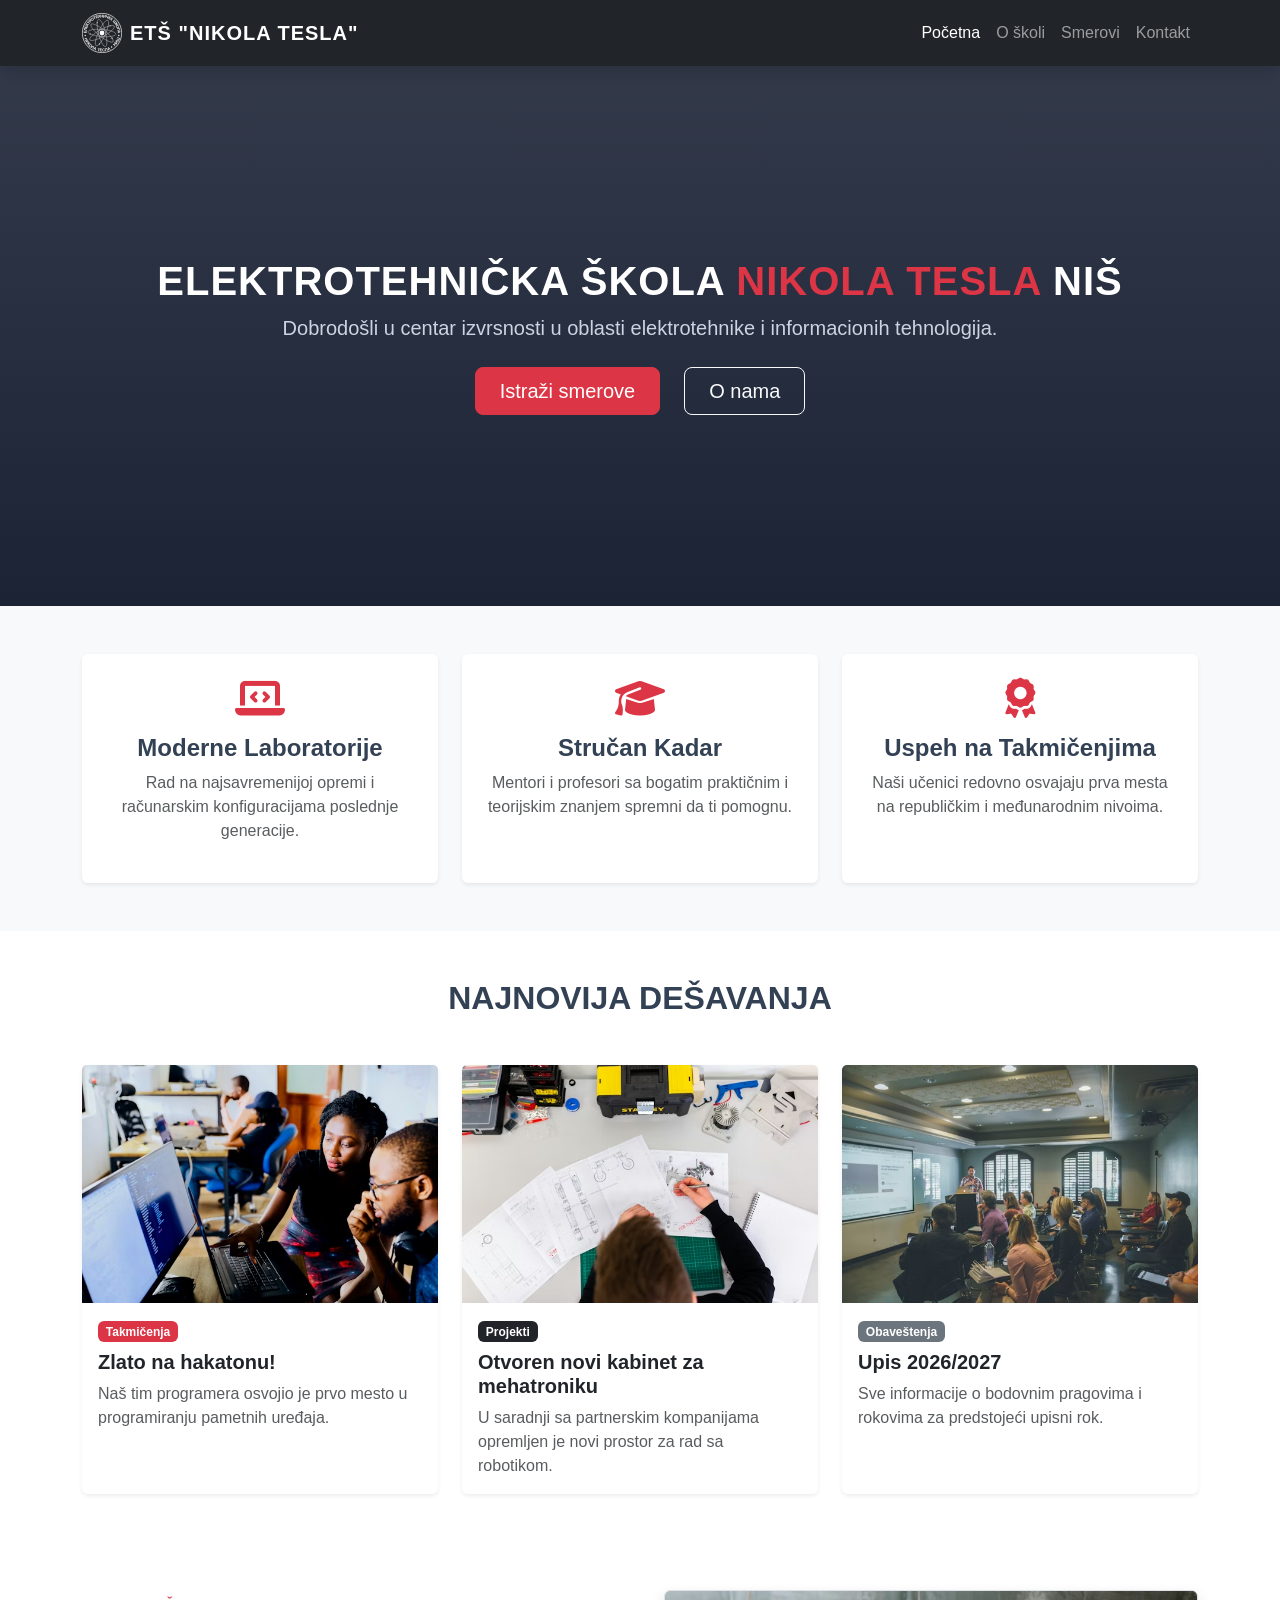
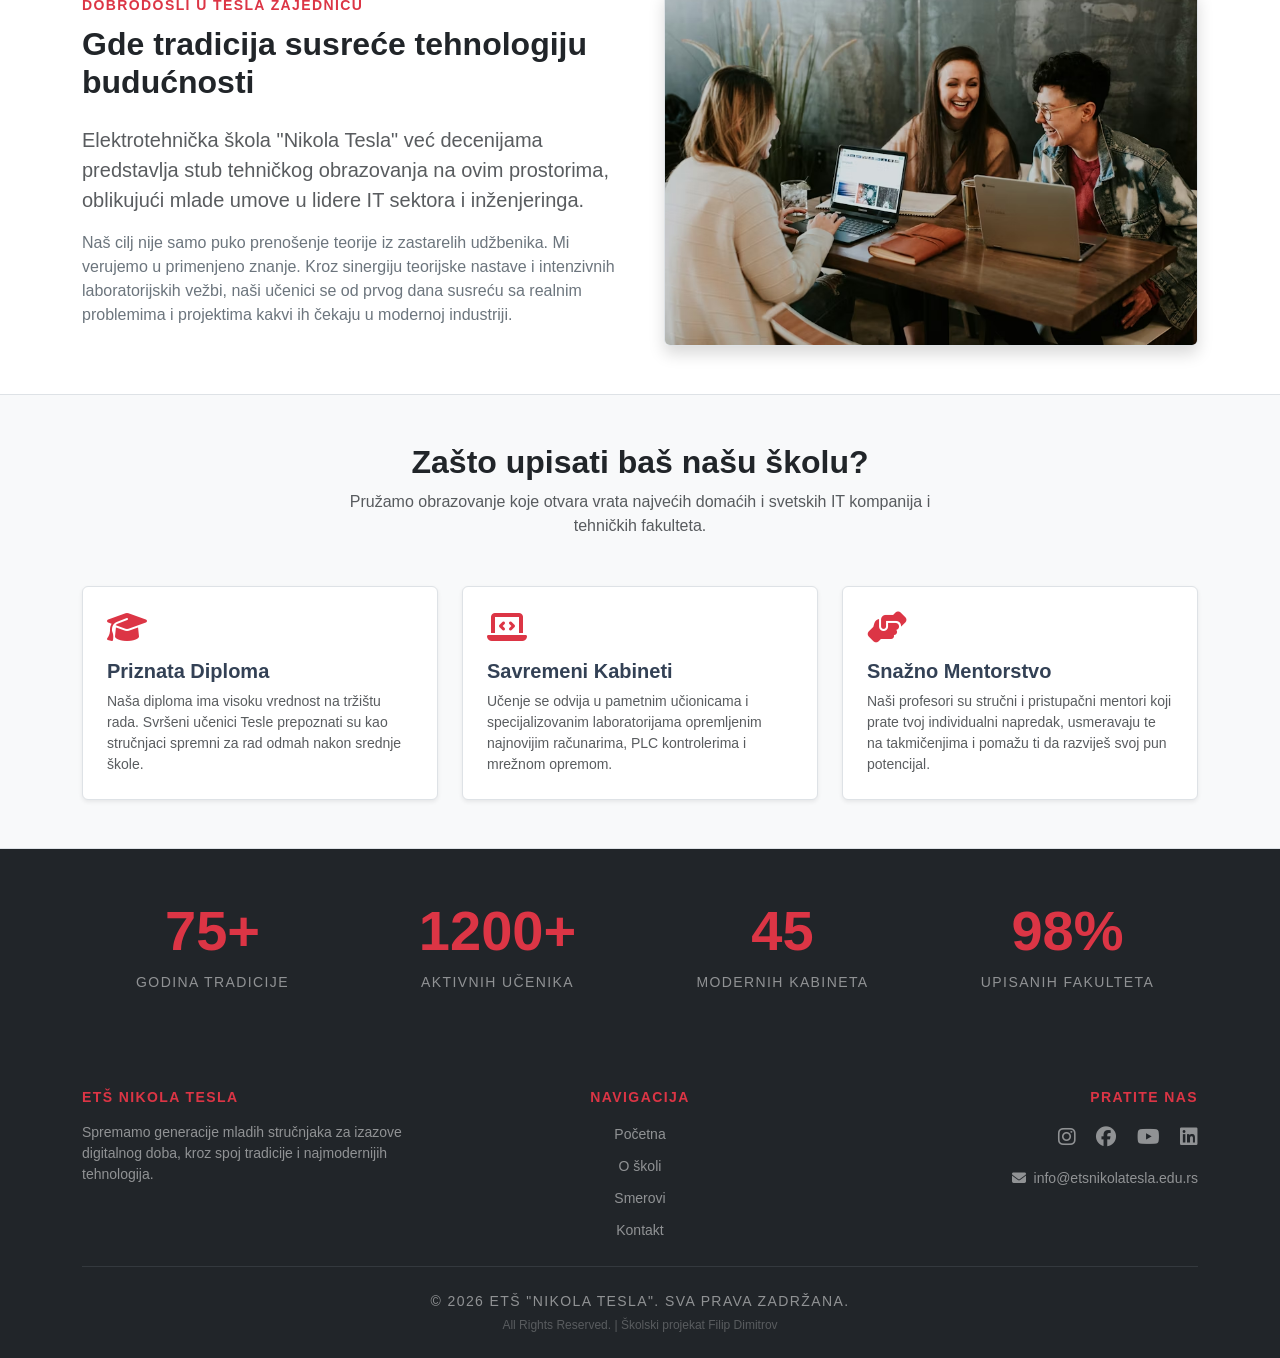
==== index.html @ 18ac16e0 "Skolska verzija sajta" ====
<!DOCTYPE html>
<html lang="sr">
<head>
    <meta charset="UTF-8">
    <meta name="viewport" content="width=device-width, initial-scale=1.0">
    <title>ETŠ Nikola Tesla | Početna</title>
    <link href="https://cdn.jsdelivr.net/npm/bootstrap@5.3.0/dist/css/bootstrap.min.css" rel="stylesheet">
    <link href="https://fonts.googleapis.com/css2?family=Montserrat:wght@400;700;900&display=swap" rel="stylesheet">
    <link rel="stylesheet" href="https://cdnjs.cloudflare.com/ajax/libs/font-awesome/6.4.0/css/all.min.css">
    <link rel="stylesheet" href="style.css">
</head>
<body>

    <nav class="navbar navbar-expand-lg navbar-dark bg-dark sticky-top shadow">
        <div class="container">
            <a class="navbar-brand d-flex align-items-center" href="index.html">
    <img src="/IMG/logo.svg" alt="Logo ETŠ Nikola Tesla" class="navbar-logo me-2">
    <span class="fw-bold">ETŠ "NIKOLA TESLA"</span>
</a>
            <button class="navbar-toggler" type="button" data-bs-toggle="collapse" data-bs-target="#navbarNav">
                <span class="navbar-toggler-icon"></span>
            </button>
            <div class="collapse navbar-collapse" id="navbarNav">
                <ul class="navbar-nav ms-auto">
                    <li class="nav-item"><a class="nav-link active" href="index.html">Početna</a></li>
                    <li class="nav-item"><a class="nav-link" href="o-skoli.html">O školi</a></li>
                    <li class="nav-item"><a class="nav-link" href="smerovi.html">Smerovi</a></li>
                    <li class="nav-item"><a class="nav-link" href="kontakt.html">Kontakt</a></li>
                </ul>
            </div>
        </div>
    </nav>

    <header class="hero-section text-white d-flex align-items-center" style="background: linear-gradient(rgba(15, 23, 42, 0.85), rgba(15, 23, 42, 0.95)), url('https://images.unsplash.com/photo-1517694712202-14dd9538aa97?auto=format&fit=crop&w=1200&q=80') no-repeat center center/cover;">
        <div class="container text-center py-5">
            <h1 class="hero-naslov text-uppercase text-white">
                Elektrotehnička škola <span class="text-danger">Nikola Tesla</span> Niš
            </h1>
            <p class="lead mb-4 text-muted-light">Dobrodošli u centar izvrsnosti u oblasti elektrotehnike i informacionih tehnologija.</p>
            <div class="d-grid gap-2 d-sm-flex justify-content-sm-center">
                <a href="smerovi.html" class="btn btn-danger btn-lg px-4 me-sm-3">Istraži smerove</a>
                <a href="o-skoli.html" class="btn btn-outline-light btn-lg px-4">O nama</a>
            </div>
        </div>
    </header>

    <section class="py-5 bg-light">
        <div class="container">
            <div class="row g-4 text-center">
                <div class="col-md-4">
                    <div class="p-4 bg-white rounded shadow-sm h-100 feature-card">
                        <i class="fa-solid fa-laptop-code text-danger fs-1 mb-3"></i>
                        <h4 class="fw-bold">Moderne Laboratorije</h4>
                        <p class="text-muted">Rad na najsavremenijoj opremi i računarskim konfiguracijama poslednje generacije.</p>
                    </div>
                </div>
                <div class="col-md-4">
                    <div class="p-4 bg-white rounded shadow-sm h-100 feature-card">
                        <i class="fa-solid fa-graduation-cap text-danger fs-1 mb-3"></i>
                        <h4 class="fw-bold">Stručan Kadar</h4>
                        <p class="text-muted">Mentori i profesori sa bogatim praktičnim i teorijskim znanjem spremni da ti pomognu.</p>
                    </div>
                </div>
                <div class="col-md-4">
                    <div class="p-4 bg-white rounded shadow-sm h-100 feature-card">
                        <i class="fa-solid fa-award text-danger fs-1 mb-3"></i>
                        <h4 class="fw-bold">Uspeh na Takmičenjima</h4>
                        <p class="text-muted">Naši učenici redovno osvajaju prva mesta na republičkim i međunarodnim nivoima.</p>
                    </div>
                </div>
            </div>
        </div>
    </section>

    <section class="py-5">
        <div class="container">
            <h2 class="text-center fw-bold mb-5 position-relative text-uppercase">Najnovija dešavanja</h2>
            <div class="row g-4">
                <div class="col-md-4">
                    <div class="card h-100 border-0 shadow-sm news-card">
                        <img src="/IMG/slika 1.avif" class="card-img-top" alt="Vesti">
                        <div class="card-body">
                            <span class="badge bg-danger mb-2">Takmičenja</span>
                            <h5 class="card-title fw-bold">Zlato na hakatonu!</h5>
                            <p class="card-text text-muted">Naš tim programera osvojio je prvo mesto u programiranju pametnih uređaja.</p>
                        </div>
                    </div>
                </div>
                <div class="col-md-4">
                    <div class="card h-100 border-0 shadow-sm news-card">
                        <img src="/IMG/slika 2.avif" class="card-img-top" alt="Vesti">
                        <div class="card-body">
                            <span class="badge bg-dark mb-2">Projekti</span>
                            <h5 class="card-title fw-bold">Otvoren novi kabinet za mehatroniku</h5>
                            <p class="card-text text-muted">U saradnji sa partnerskim kompanijama opremljen je novi prostor za rad sa robotikom.</p>
                        </div>
                    </div>
                </div>
                <div class="col-md-4">
                    <div class="card h-100 border-0 shadow-sm news-card">
                        <img src="/IMG/slika 3.avif" class="card-img-top" alt="Vesti">
                        <div class="card-body">
                            <span class="badge bg-secondary mb-2">Obaveštenja</span>
                            <h5 class="card-title fw-bold">Upis 2026/2027</h5>
                            <p class="card-text text-muted">Sve informacije o bodovnim pragovima i rokovima za predstojeći upisni rok.</p>
                        </div>
                    </div>
                </div>
            </div>
        </div>
    </section>

    <section class="py-5 bg-white">
        <div class="container">
            <div class="row align-items-center g-5">
                <div class="col-lg-6">
                    <span class="text-danger fw-bold text-uppercase tracking-wider small">Dobrodošli u Tesla zajednicu</span>
                    <h2 class="fw-bold text-dark mt-2 mb-4">Gde tradicija susreće tehnologiju budućnosti</h2>
                    <p class="lead text-muted">Elektrotehnička škola "Nikola Tesla" već decenijama predstavlja stub tehničkog obrazovanja na ovim prostorima, oblikujući mlade umove u lidere IT sektora i inženjeringa.</p>
                    <p class="text-secondary">Naš cilj nije samo puko prenošenje teorije iz zastarelih udžbenika. Mi verujemo u primenjeno znanje. Kroz sinergiju teorijske nastave i intenzivnih laboratorijskih vežbi, naši učenici se od prvog dana susreću sa realnim problemima i projektima kakvi ih čekaju u modernoj industriji.</p>
                </div>
                <div class="col-lg-6">
                    <img src="/IMG/slika 4.avif" alt="Studenti rade zajedno" class="img-fluid rounded shadow border">
                </div>
            </div>
        </div>
    </section>

    <section class="py-5 bg-light border-top border-bottom">
        <div class="container">
            <div class="text-center mb-5">
                <h2 class="fw-bold text-dark">Zašto upisati baš našu školu?</h2>
                <p class="text-muted mx-auto" style="max-width: 600px;">Pružamo obrazovanje koje otvara vrata najvećih domaćih i svetskih IT kompanija i tehničkih fakulteta.</p>
            </div>
            
            <div class="row g-4">
                <div class="col-md-4">
                    <div class="p-4 bg-white rounded shadow-sm border h-100 text-center text-md-start">
                        <i class="fa-solid fa-graduation-cap text-danger fs-2 mb-3"></i>
                        <h5 class="fw-bold">Priznata Diploma</h5>
                        <p class="text-muted small mb-0">Naša diploma ima visoku vrednost na tržištu rada. Svršeni učenici Tesle prepoznati su kao stručnjaci spremni za rad odmah nakon srednje škole.</p>
                    </div>
                </div>
                <div class="col-md-4">
                    <div class="p-4 bg-white rounded shadow-sm border h-100 text-center text-md-start">
                        <i class="fa-solid fa-laptop-code text-danger fs-2 mb-3"></i>
                        <h5 class="fw-bold">Savremeni Kabineti</h5>
                        <p class="text-muted small mb-0">Učenje se odvija u pametnim učionicama i specijalizovanim laboratorijama opremljenim najnovijim računarima, PLC kontrolerima i mrežnom opremom.</p>
                    </div>
                </div>
                <div class="col-md-4">
                    <div class="p-4 bg-white rounded shadow-sm border h-100 text-center text-md-start">
                        <i class="fa-solid fa-handshake-angle text-danger fs-2 mb-3"></i>
                        <h5 class="fw-bold">Snažno Mentorstvo</h5>
                        <p class="text-muted small mb-0">Naši profesori su stručni i pristupačni mentori koji prate tvoj individualni napredak, usmeravaju te na takmičenjima i pomažu ti da razviješ svoj pun potencijal.</p>
                    </div>
                </div>
            </div>
        </div>
    </section>

    <section class="py-5 bg-dark text-white text-center">
        <div class="container">
            <div class="row g-4">
                <div class="col-6 col-md-3">
                    <h2 class="display-4 fw-bold text-danger">75+</h2>
                    <p class="text-white-50 small mb-0 text-uppercase tracking-wider">Godina tradicije</p>
                </div>
                <div class="col-6 col-md-3">
                    <h2 class="display-4 fw-bold text-danger">1200+</h2>
                    <p class="text-white-50 small mb-0 text-uppercase tracking-wider">Aktivnih učenika</p>
                </div>
                <div class="col-6 col-md-3">
                    <h2 class="display-4 fw-bold text-danger">45</h2>
                    <p class="text-white-50 small mb-0 text-uppercase tracking-wider">Modernih kabineta</p>
                </div>
                <div class="col-6 col-md-3">
                    <h2 class="display-4 fw-bold text-danger">98%</h2>
                    <p class="text-white-50 small mb-0 text-uppercase tracking-wider">Upisanih fakulteta</p>
                </div>
            </div>
        </div>
    </section>

    <footer class="bg-dark text-white pt-5 pb-4">
        <div class="container">
            <div class="row g-4 text-center text-md-start">
                <div class="col-md-4">
                    <h5 class="fw-bold text-danger text-uppercase small tracking-wider mb-3">ETŠ Nikola Tesla</h5>
                    <p class="text-white-50 small">Spremamo generacije mladih stručnjaka za izazove digitalnog doba, kroz spoj tradicije i najmodernijih tehnologija.</p>
                </div>
                <div class="col-md-4 text-md-center">
                    <h5 class="fw-bold text-danger text-uppercase small tracking-wider mb-3">Navigacija</h5>
                    <ul class="list-unstyled mb-0">
                        <li class="mb-2"><a href="index.html" class="text-white-50 text-decoration-none small link-light">Početna</a></li>
                        <li class="mb-2"><a href="o-skoli.html" class="text-white-50 text-decoration-none small link-light">O školi</a></li>
                        <li class="mb-2"><a href="smerovi.html" class="text-white-50 text-decoration-none small link-light">Smerovi</a></li>
                        <li><a href="kontakt.html" class="text-white-50 text-decoration-none small link-light">Kontakt</a></li>
                    </ul>
                </div>
                <div class="col-md-4 text-md-end">
                    <h5 class="fw-bold text-danger text-uppercase small tracking-wider mb-3">Pratite nas</h5>
                    <div class="mb-3">
                        <a href="https://www.instagram.com/etstesla/" class="text-white-50 me-3 fs-5 link-danger"><i class="fa-brands fa-instagram"></i></a>
                        <a href="https://www.facebook.com/teslaets" class="text-white-50 me-3 fs-5 link-danger"><i class="fa-brands fa-facebook"></i></a>
                        <a href="https://www.youtube.com/channel/UCgVlxoR83jDUiZuTLbmSBog" class="text-white-50 me-3 fs-5 link-danger"><i class="fa-brands fa-youtube"></i></a>
                        <a href="#" class="text-white-50 fs-5 link-danger"><i class="fa-brands fa-linkedin"></i></a>
                    </div>
                    <p class="text-white-50 small mb-0"><i class="fa-solid fa-envelope me-2"></i>info@etsnikolatesla.edu.rs</p>
                </div>
            </div>
            
            <hr class="border-secondary opacity-25 my-4">
            
            <div class="text-center">
                <p class="mb-1 text-white-50 small text-uppercase tracking-wider">© 2026 ETŠ "Nikola Tesla". Sva prava zadržana.</p>
                <p class="mb-0 text-white-50 opacity-50 updated-text" style="font-size: 0.75rem;">All Rights Reserved. | Školski projekat Filip Dimitrov</p>
            </div>
        </div>
    </footer>

    <script src="https://cdn.jsdelivr.net/npm/bootstrap@5.3.0/dist/js/bootstrap.bundle.min.js"></script>
    <script src="script.js"></script>
</body>
</html>
---- style.css ----
:root {
    --dark-primary: #0f172a; 
    --accent-red: #dc3545;
    --text-muted: #64748b;
}

.navbar-logo {
    height: 40px;
    width: auto;
}

body {
    font-family: 'Segoe UI', Tahoma, Geneva, Verdana, sans-serif;
    color: #334155;
    background-color: #ffffff;
}

.hero-section {
    min-height: 60vh;
}
.text-muted-light {
    color: #cbd5e1;
}

.hero-naslov {
    font-family: 'Segoe UI', Roboto, Helvetica, Arial, sans-serif;
    font-weight: 800;
    letter-spacing: 1px;
}

.navbar-brand span {
    letter-spacing: 1px;
}
.hover-red:hover {
    color: var(--accent-red) !important;
    transition: color 0.2s ease-in-out;
}


.feature-card, .news-card, .profile-card {
    transition: transform 0.3s ease, box-shadow 0.3s ease;
}

.feature-card:hover, .news-card:hover, .profile-card:hover {
    transform: translateY(-5px);
    box-shadow: 0 10px 20px rgba(0,0,0,0.08) !important;
}


.fs-7 {
    font-size: 0.85rem;
}
.tracking-wide {
    letter-spacing: 0.05em;
}
.tracking-wider {
    letter-spacing: 0.1em;
}


.form-control:focus {
    border-color: var(--accent-red);
    box-shadow: 0 0 0 0.25rem rgba(220, 53, 69, 0.25);
}
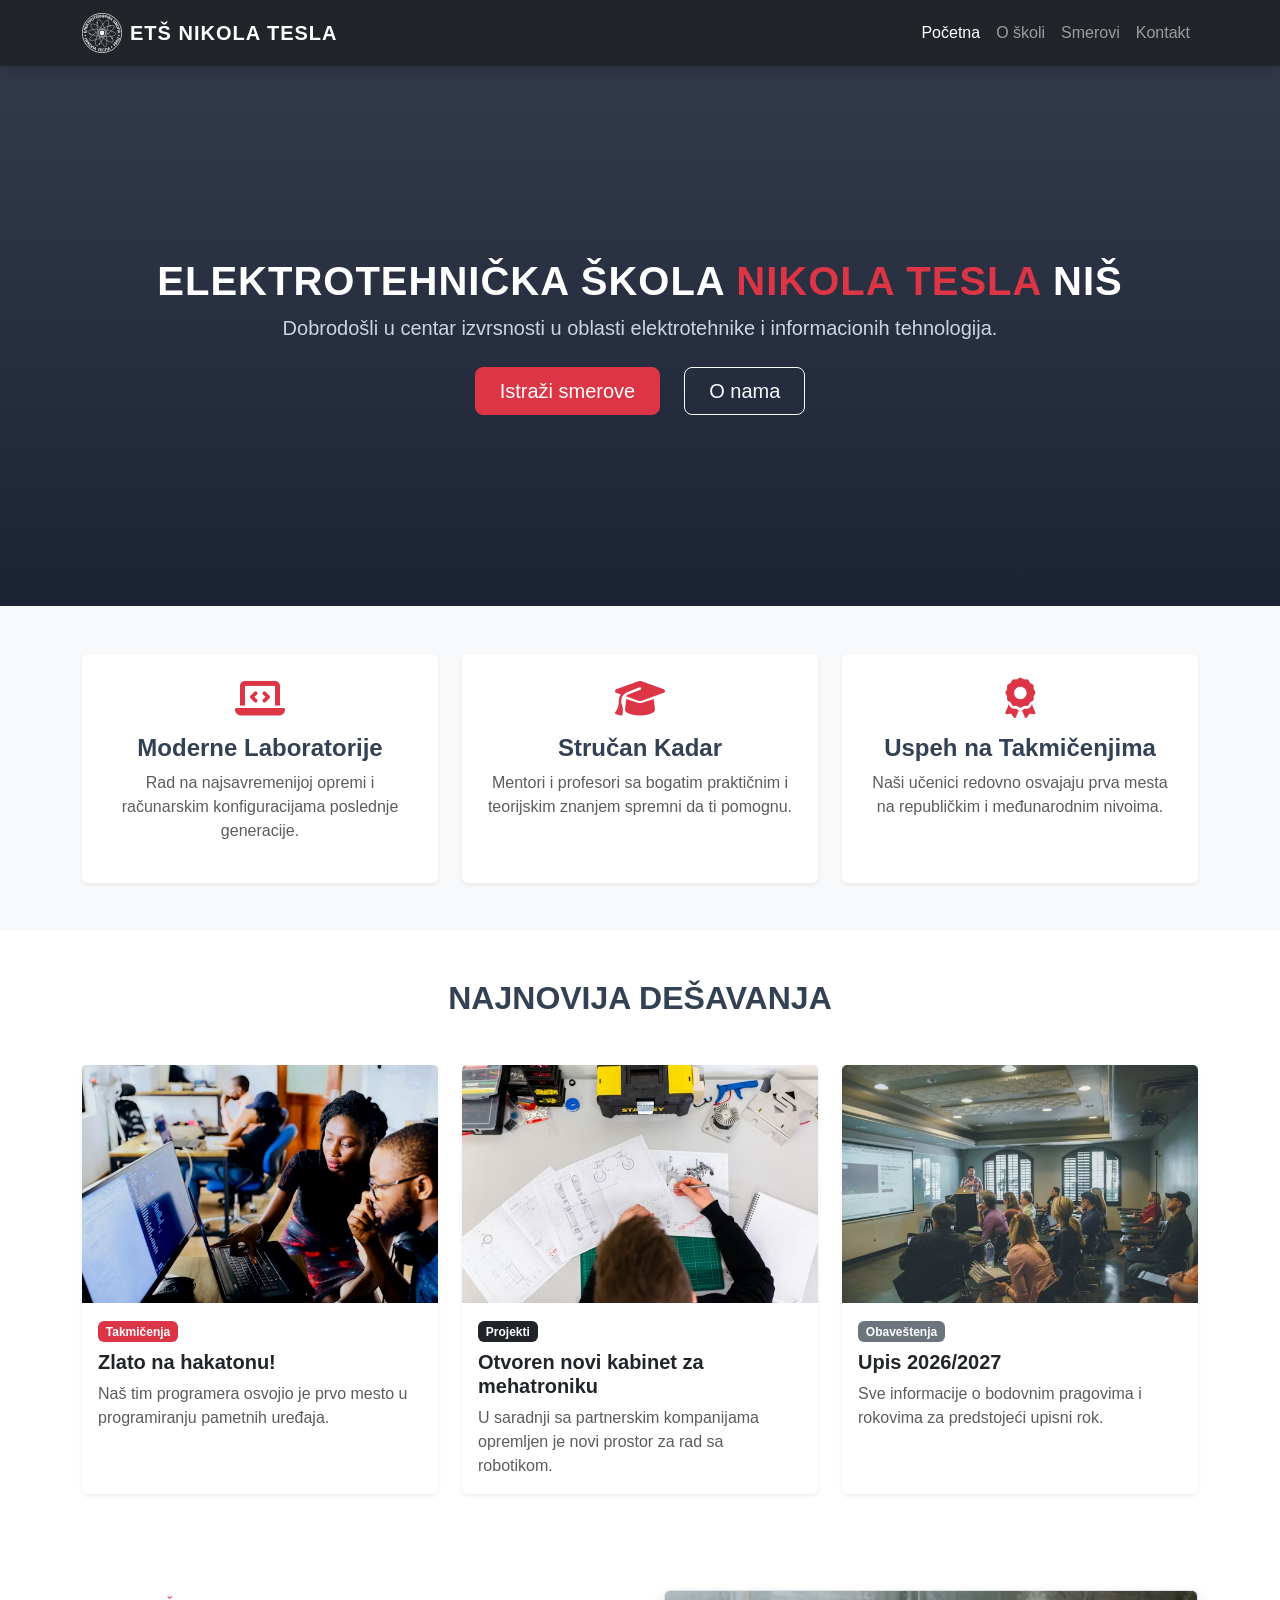
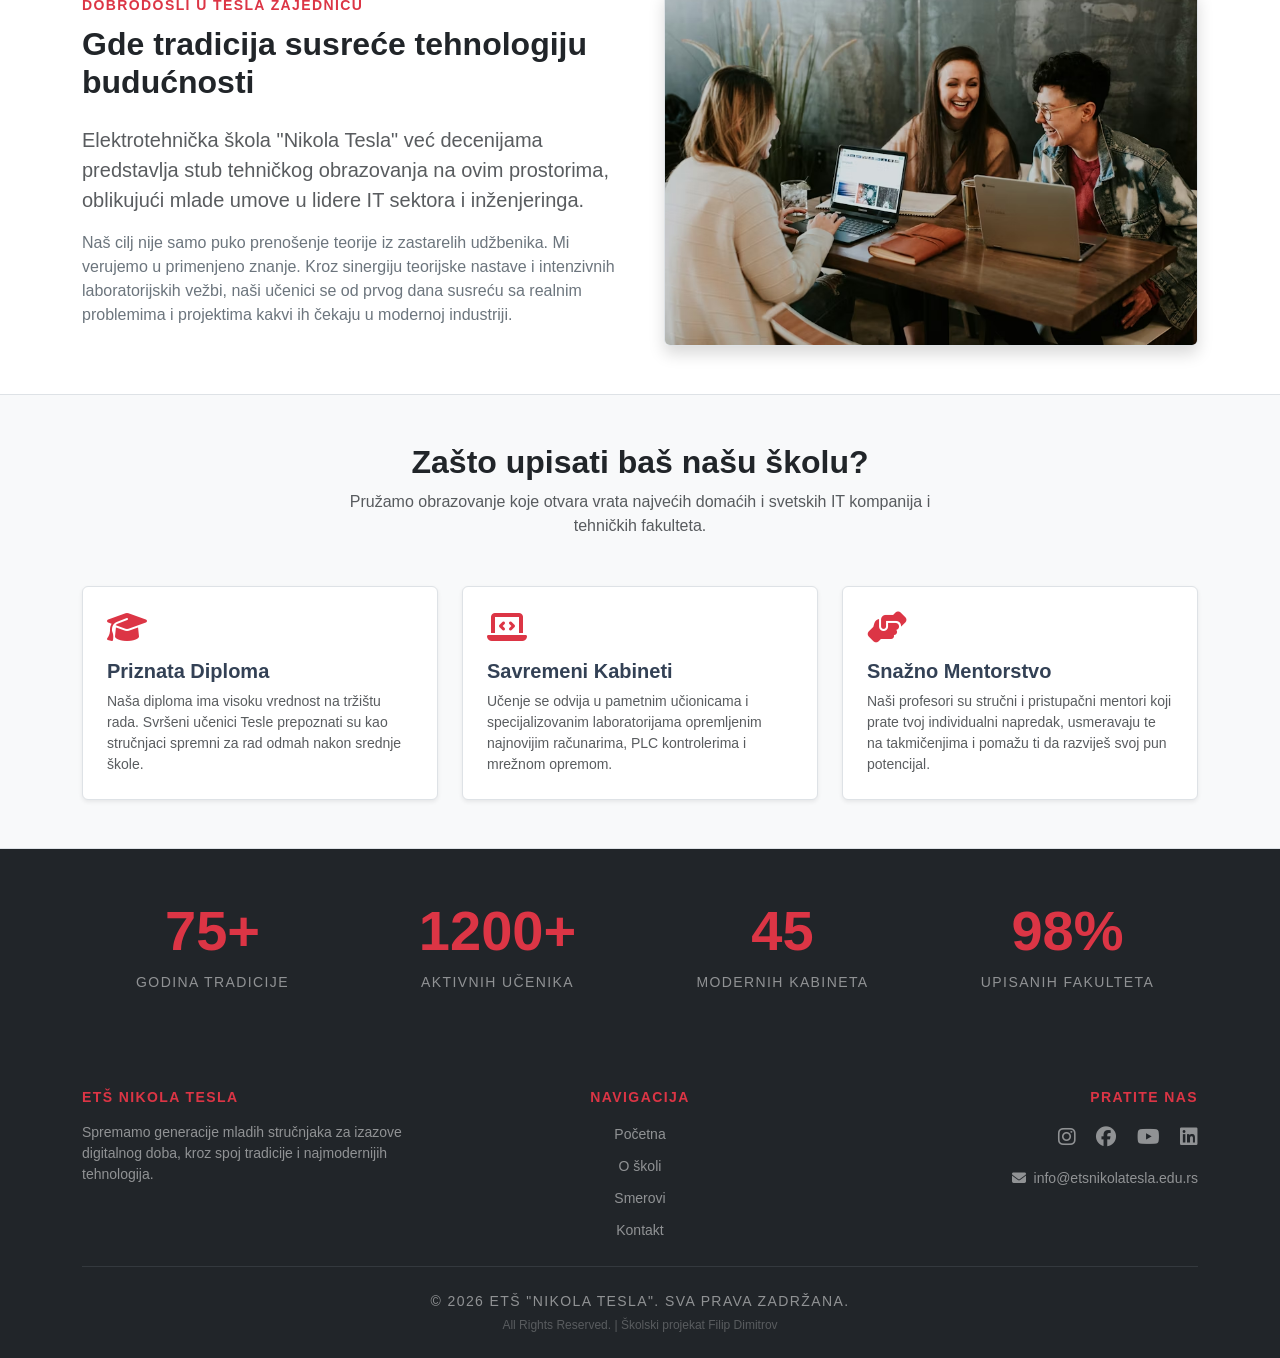
==== commit 1344f56c: "Brza izmena navigacije" ====
--- a/index.html
+++ b/index.html
@@ -15,7 +15,7 @@
         <div class="container">
             <a class="navbar-brand d-flex align-items-center" href="index.html">
     <img src="/IMG/logo.svg" alt="Logo ETŠ Nikola Tesla" class="navbar-logo me-2">
-    <span class="fw-bold">ETŠ "NIKOLA TESLA"</span>
+    <span class="fw-bold">ETŠ NIKOLA TESLA</span>
 </a>
             <button class="navbar-toggler" type="button" data-bs-toggle="collapse" data-bs-target="#navbarNav">
                 <span class="navbar-toggler-icon"></span>
